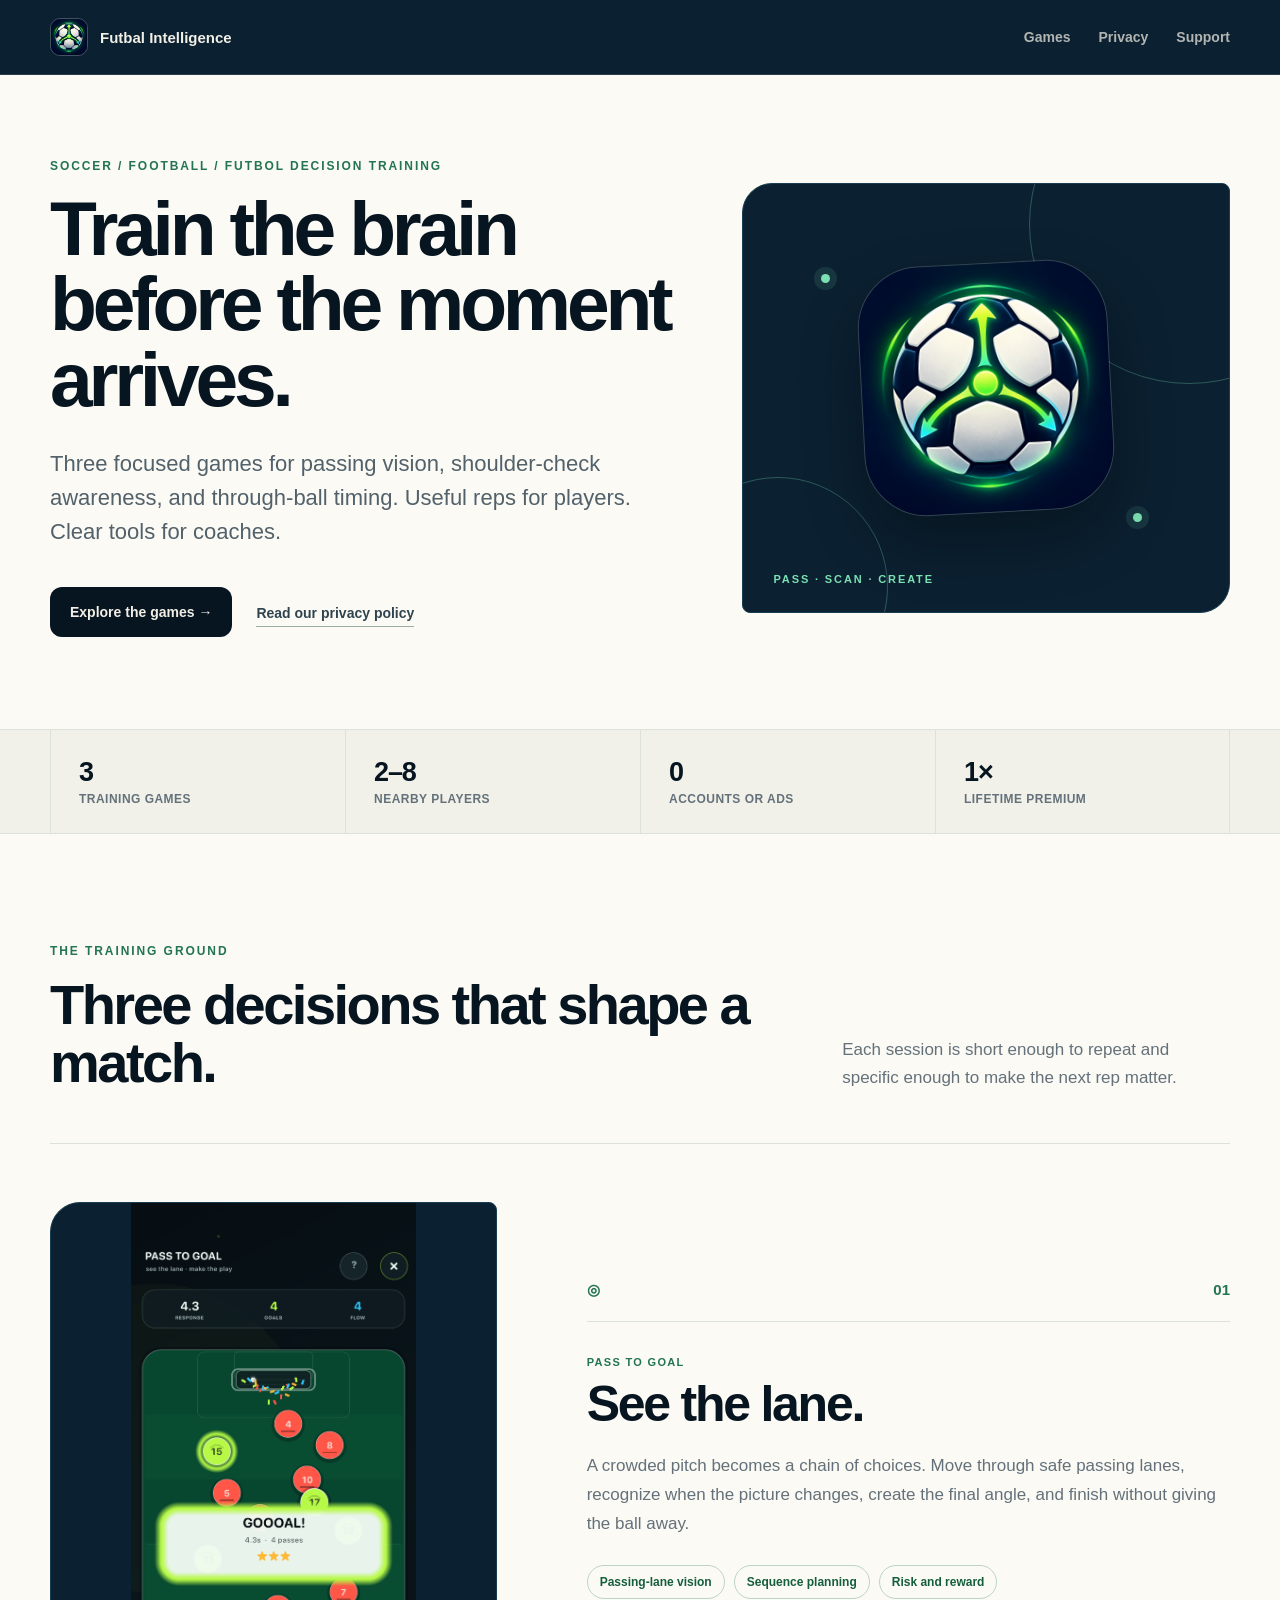
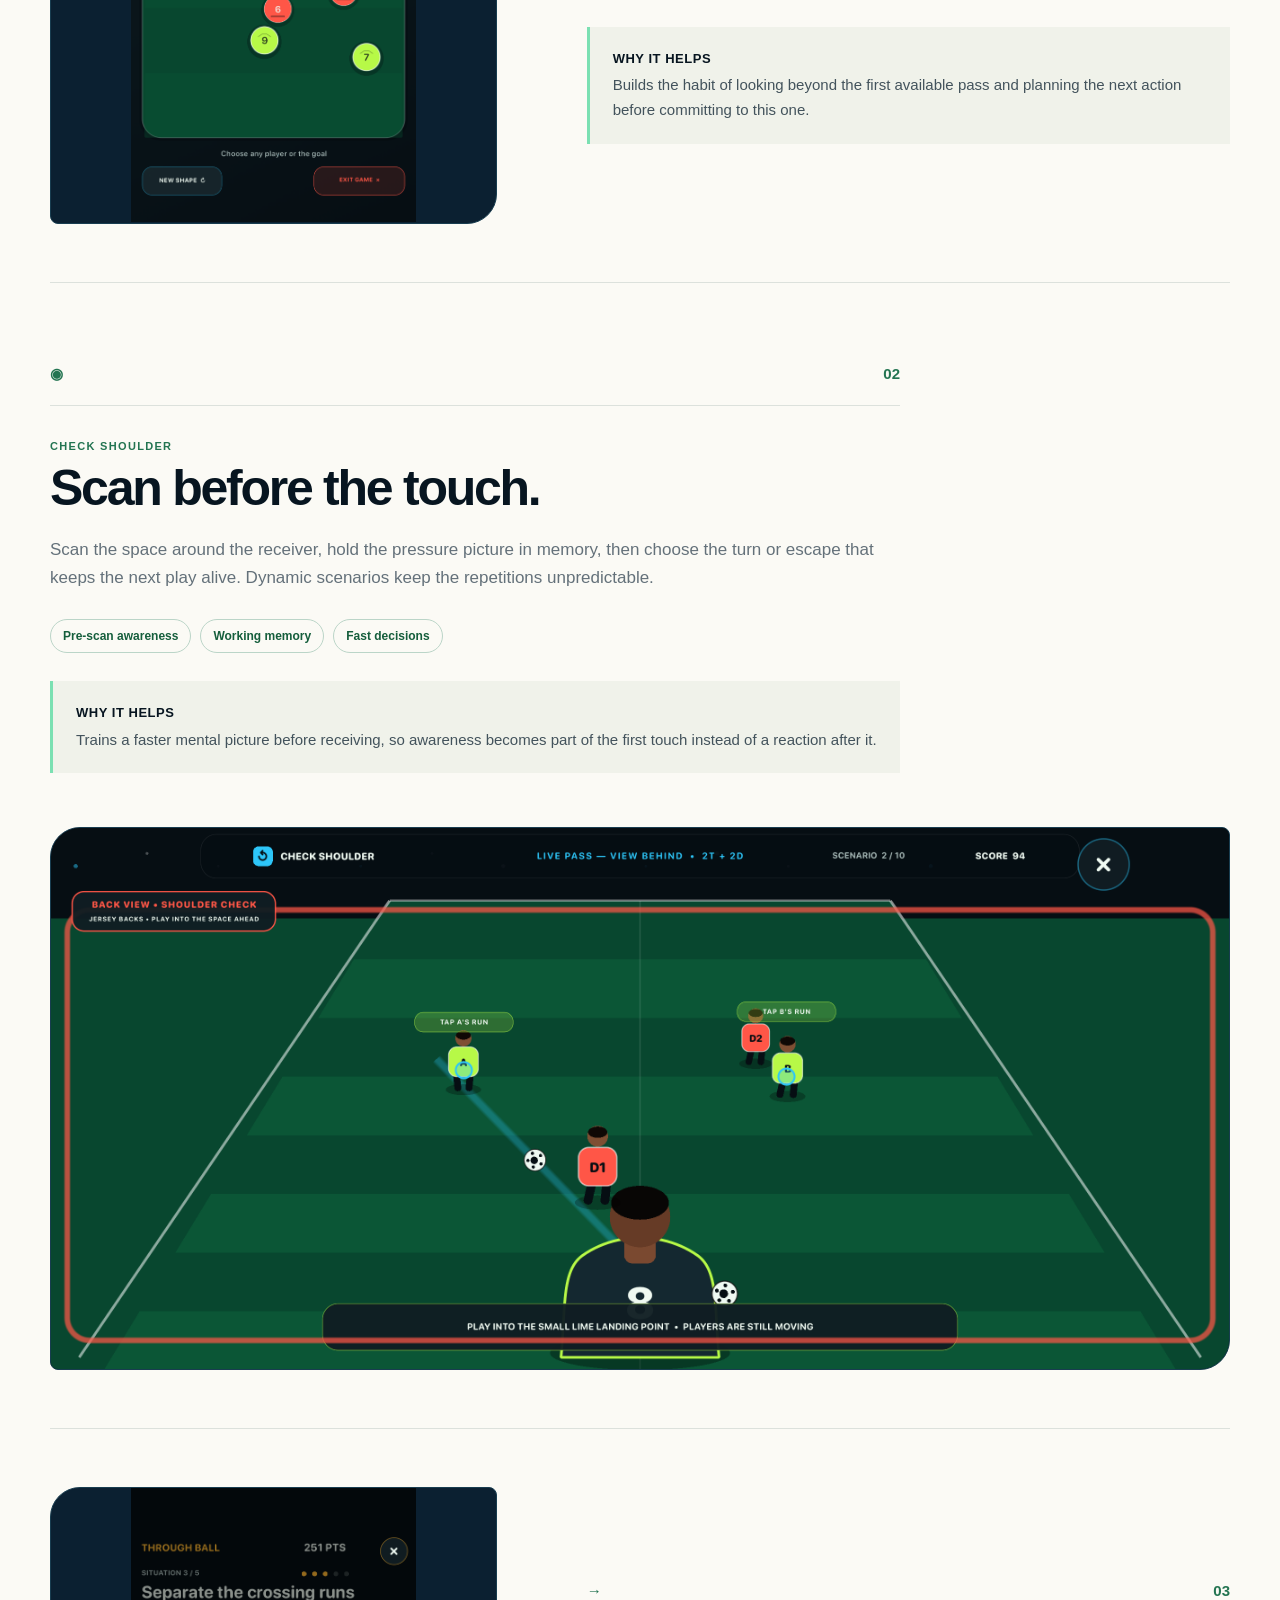
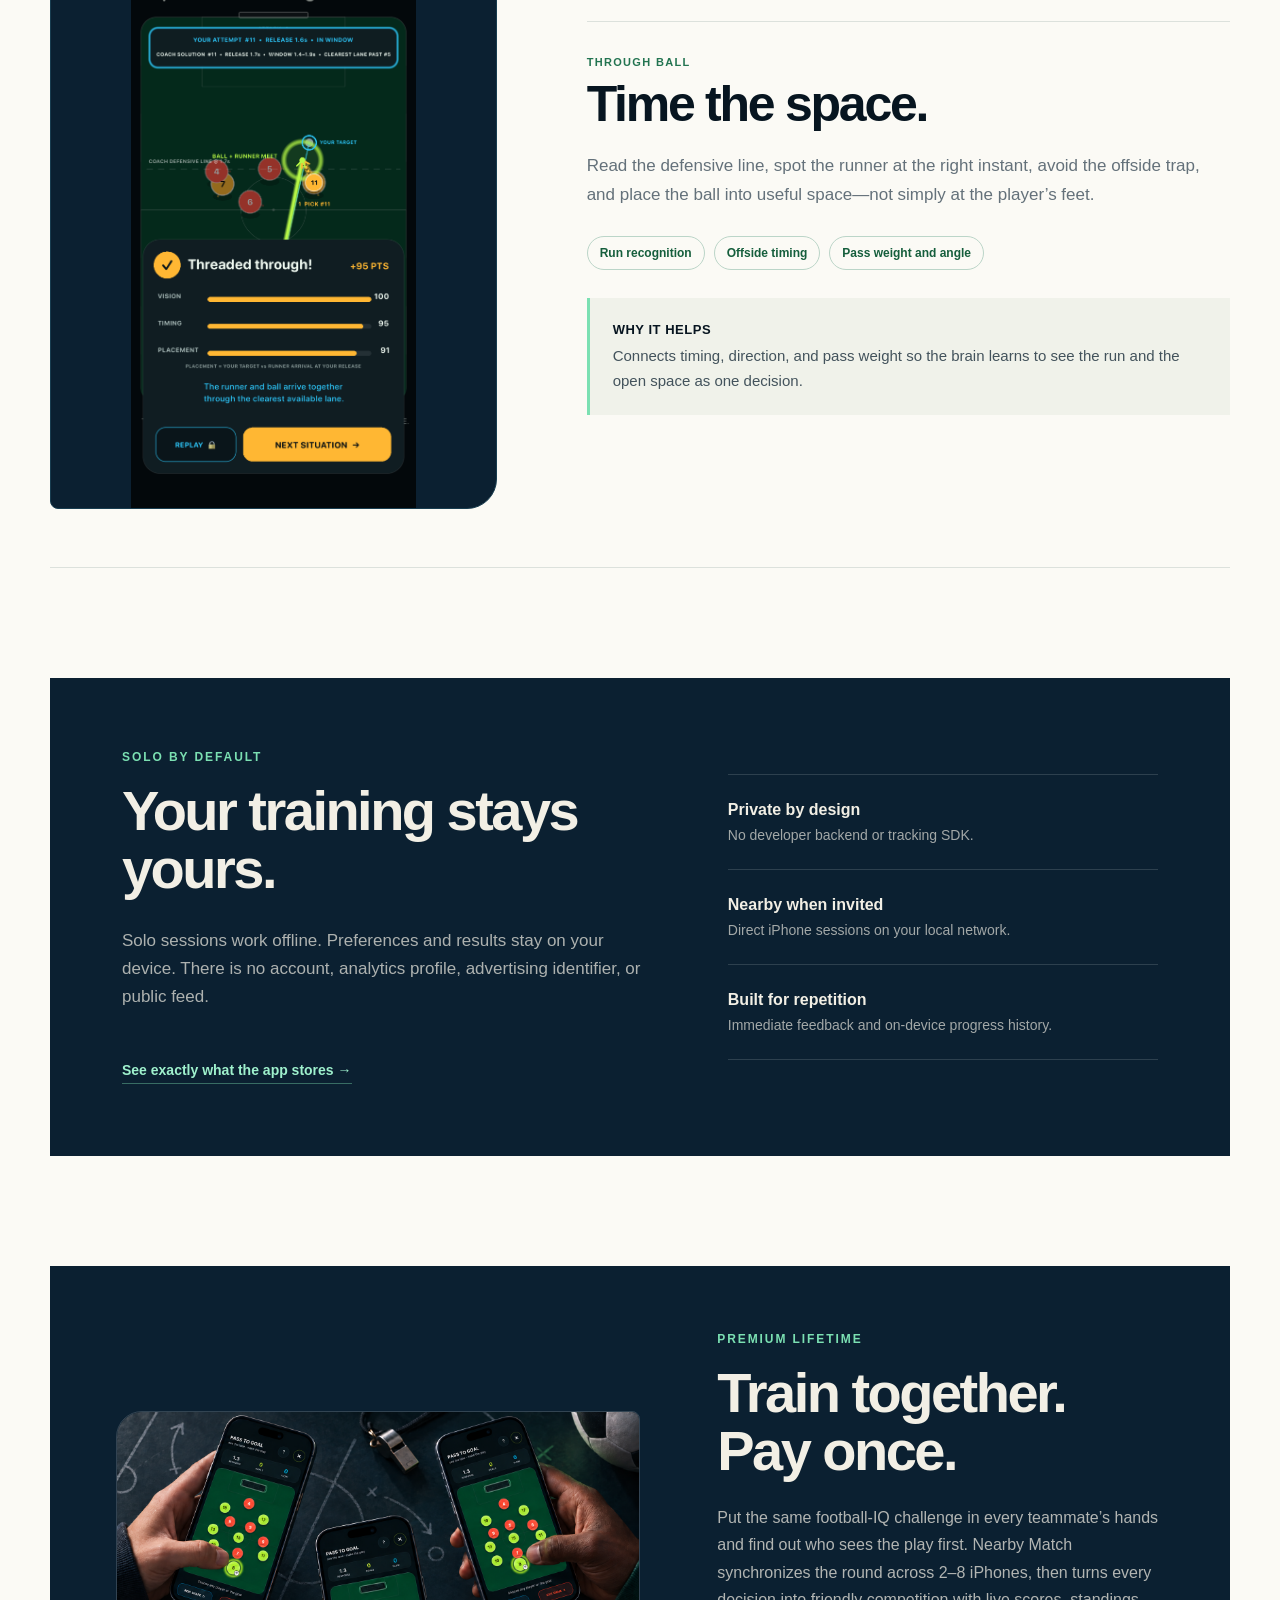
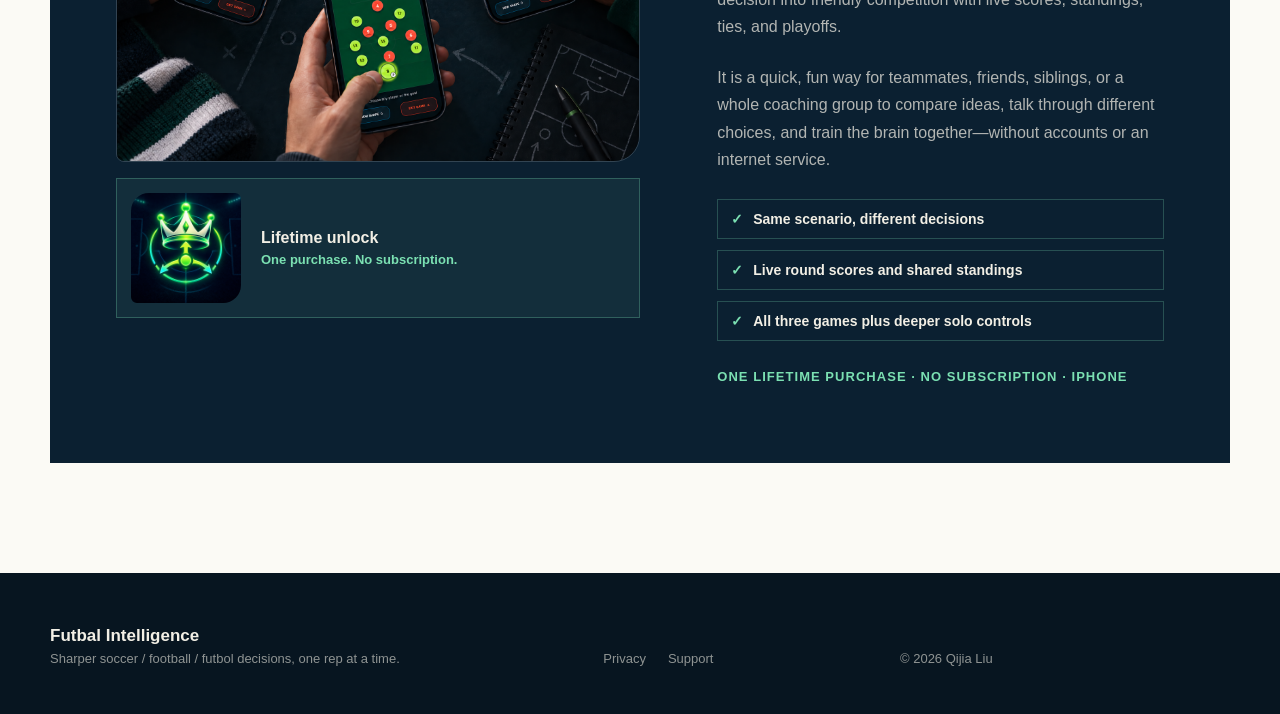
==== index.html @ 17e86f5a "Add files via upload" ====
<!doctype html>
<html lang="en">
  <head>
    <meta charset="utf-8" />
    <meta name="viewport" content="width=device-width, initial-scale=1" />
    <title>Futbal Intelligence — Train your match IQ</title>
    <meta
      name="description"
      content="Soccer, football, and futbol decision training for passing vision, shoulder-check awareness, and through-ball timing."
    />
    <meta property="og:title" content="Futbal Intelligence" />
    <meta
      property="og:description"
      content="Train the brain before the moment arrives."
    />
    <meta
      property="og:image"
      content="https://qijialiu520.github.io/FutbalIntelligence/assets/og.png"
    />
    <link rel="icon" href="./assets/favicon.svg" />
    <link rel="stylesheet" href="./styles.css" />
  </head>
  <body>
    <header class="site-header">
      <div class="page-width nav-inner">
        <a class="brand" href="./" aria-label="Futbal Intelligence home">
          <img src="./assets/app-icon.png" width="38" height="38" alt="" />
          <span>Futbal Intelligence</span>
        </a>
        <nav aria-label="Primary navigation">
          <a href="#games">Games</a>
          <a href="./privacy.html">Privacy</a>
          <a href="./support.html">Support</a>
        </nav>
      </div>
    </header>

    <main>
      <section class="hero page-width">
        <div class="hero-copy">
          <p class="eyebrow">Soccer / football / futbol decision training</p>
          <h1>Train the brain before the moment arrives.</h1>
          <p class="hero-lede">
            Three focused games for passing vision, shoulder-check awareness,
            and through-ball timing. Useful reps for players. Clear tools for
            coaches.
          </p>
          <div class="hero-actions">
            <a class="primary-link" href="#games">Explore the games →</a>
            <a class="text-link" href="./privacy.html">Read our privacy policy</a>
          </div>
        </div>
        <div class="hero-art" aria-label="Futbal Intelligence app artwork">
          <span class="pitch-ring ring-one"></span>
          <span class="pitch-ring ring-two"></span>
          <span class="pitch-dot dot-one"></span>
          <span class="pitch-dot dot-two"></span>
          <img
            src="./assets/app-icon.png"
            width="256"
            height="256"
            alt="Futbal Intelligence app icon"
          />
          <p>PASS · SCAN · CREATE</p>
        </div>
      </section>

      <section class="stat-strip" aria-label="App highlights">
        <div class="page-width stat-grid">
          <p><strong>3</strong><span>training games</span></p>
          <p><strong>2–8</strong><span>nearby players</span></p>
          <p><strong>0</strong><span>accounts or ads</span></p>
          <p><strong>1×</strong><span>lifetime premium</span></p>
        </div>
      </section>

      <section class="section page-width" id="games">
        <div class="section-heading">
          <div>
            <p class="eyebrow">The training ground</p>
            <h2>Three decisions that shape a match.</h2>
          </div>
          <p>
            Each session is short enough to repeat and specific enough to make
            the next rep matter.
          </p>
        </div>

        <div class="game-showcase">
          <article class="game-session">
            <div class="game-shot">
              <img
                src="./assets/pass-to-goal.png"
                width="1206"
                height="2622"
                alt="Pass To Goal game showing teammates, opponents, passing lanes, and the goal"
              />
            </div>
            <div class="game-detail">
              <div class="game-number"><span>◎</span><span>01</span></div>
              <p class="game-label">Pass To Goal</p>
              <h3>See the lane.</h3>
              <p class="game-description">
                A crowded pitch becomes a chain of choices. Move through safe
                passing lanes, recognize when the picture changes, create the
                final angle, and finish without giving the ball away.
              </p>
              <div class="training-tags" aria-label="Skills trained">
                <span>Passing-lane vision</span><span>Sequence planning</span
                ><span>Risk and reward</span>
              </div>
              <p class="game-benefit">
                <strong>Why it helps</strong>Builds the habit of looking beyond
                the first available pass and planning the next action before
                committing to this one.
              </p>
            </div>
          </article>

          <article class="game-session game-session-landscape">
            <div class="game-shot">
              <img
                src="./assets/check-shoulder.png"
                width="2622"
                height="1206"
                alt="Check Shoulder game showing a player scanning and choosing a turn"
              />
            </div>
            <div class="game-detail">
              <div class="game-number"><span>◉</span><span>02</span></div>
              <p class="game-label">Check Shoulder</p>
              <h3>Scan before the touch.</h3>
              <p class="game-description">
                Scan the space around the receiver, hold the pressure picture in
                memory, then choose the turn or escape that keeps the next play
                alive. Dynamic scenarios keep the repetitions unpredictable.
              </p>
              <div class="training-tags" aria-label="Skills trained">
                <span>Pre-scan awareness</span><span>Working memory</span
                ><span>Fast decisions</span>
              </div>
              <p class="game-benefit">
                <strong>Why it helps</strong>Trains a faster mental picture before
                receiving, so awareness becomes part of the first touch instead
                of a reaction after it.
              </p>
            </div>
          </article>

          <article class="game-session">
            <div class="game-shot">
              <img
                src="./assets/through-ball.png"
                width="1206"
                height="2622"
                alt="Through Ball game showing a runner, defenders, and a target passing zone"
              />
            </div>
            <div class="game-detail">
              <div class="game-number"><span>→</span><span>03</span></div>
              <p class="game-label">Through Ball</p>
              <h3>Time the space.</h3>
              <p class="game-description">
                Read the defensive line, spot the runner at the right instant,
                avoid the offside trap, and place the ball into useful space—not
                simply at the player’s feet.
              </p>
              <div class="training-tags" aria-label="Skills trained">
                <span>Run recognition</span><span>Offside timing</span
                ><span>Pass weight and angle</span>
              </div>
              <p class="game-benefit">
                <strong>Why it helps</strong>Connects timing, direction, and pass
                weight so the brain learns to see the run and the open space as
                one decision.
              </p>
            </div>
          </article>
        </div>
      </section>

      <section class="privacy-feature page-width">
        <div>
          <p class="eyebrow">Solo by default</p>
          <h2>Your training stays yours.</h2>
          <p>
            Solo sessions work offline. Preferences and results stay on your
            device. There is no account, analytics profile, advertising
            identifier, or public feed.
          </p>
          <a class="text-link light-link" href="./privacy.html"
            >See exactly what the app stores →</a
          >
        </div>
        <div class="principle-list">
          <p><strong>Private by design</strong>No developer backend or tracking SDK.</p>
          <p>
            <strong>Nearby when invited</strong>Direct iPhone sessions on your local
            network.
          </p>
          <p>
            <strong>Built for repetition</strong>Immediate feedback and on-device
            progress history.
          </p>
        </div>
      </section>

      <section class="premium-section page-width">
        <div class="premium-gallery">
          <div class="premium-image">
            <img
              src="./assets/premium-nearby.png"
              width="1536"
              height="1024"
              alt="Three friends playing the same Pass To Goal scenario on nearby iPhones"
            />
          </div>
          <div class="premium-lifetime-art">
            <img
              src="./assets/premium-lifetime.png"
              width="1024"
              height="1024"
              alt="Premium Lifetime crown and connected-player artwork"
            />
            <p>
              <strong>Lifetime unlock</strong>
              <span>One purchase. No subscription.</span>
            </p>
          </div>
        </div>
        <div class="premium-copy">
          <p class="eyebrow">Premium Lifetime</p>
          <h2>Train together. Pay once.</h2>
          <p>
            Put the same football-IQ challenge in every teammate’s hands and
            find out who sees the play first. Nearby Match synchronizes the round
            across 2–8 iPhones, then turns every decision into friendly
            competition with live scores, standings, ties, and playoffs.
          </p>
          <p>
            It is a quick, fun way for teammates, friends, siblings, or a whole
            coaching group to compare ideas, talk through different choices, and
            train the brain together—without accounts or an internet service.
          </p>
          <ul class="premium-highlights">
            <li>Same scenario, different decisions</li>
            <li>Live round scores and shared standings</li>
            <li>All three games plus deeper solo controls</li>
          </ul>
          <p class="availability">One lifetime purchase · No subscription · iPhone</p>
        </div>
      </section>
    </main>

    <footer class="site-footer">
      <div class="page-width footer-inner">
        <div>
          <p class="footer-mark">Futbal Intelligence</p>
          <p>Sharper soccer / football / futbol decisions, one rep at a time.</p>
        </div>
        <div class="footer-links">
          <a href="./privacy.html">Privacy</a>
          <a href="./support.html">Support</a>
        </div>
        <p>© 2026 Qijia Liu</p>
      </div>
    </footer>
  </body>
</html>
---- styles.css ----
:root {
  --ink: #071520;
  --navy: #0b2031;
  --mint: #7be0b2;
  --mint-bright: #9ff1cd;
  --cream: #f2efe5;
  --paper: #fbfaf5;
  --muted: #64717a;
  --line: #dce1dc;
}

* { box-sizing: border-box; }
html { scroll-behavior: smooth; }
body {
  margin: 0;
  background: var(--paper);
  color: var(--ink);
  font-family: ui-sans-serif, -apple-system, BlinkMacSystemFont, "SF Pro Text", "Segoe UI", sans-serif;
  text-rendering: optimizeLegibility;
}
a { color: inherit; text-decoration: none; }
.page-width { width: min(1180px, calc(100% - 48px)); margin-inline: auto; }
.site-header { border-bottom: 1px solid rgba(255,255,255,.12); background: var(--navy); color: var(--cream); }
.nav-inner { display: flex; min-height: 74px; align-items: center; justify-content: space-between; gap: 32px; }
.brand { display: inline-flex; align-items: center; gap: 12px; font-size: 15px; font-weight: 760; }
.brand img { width: 38px; height: 38px; border: 1px solid rgba(255,255,255,.22); border-radius: 10px; }
.site-header nav { display: flex; gap: 28px; color: rgba(242,239,229,.72); font-size: 14px; font-weight: 650; }
.site-header nav a:hover, .site-header nav a:focus-visible { color: var(--mint-bright); }

.hero { display: grid; grid-template-columns: minmax(0,1.12fr) minmax(360px,.88fr); gap: 72px; align-items: center; min-height: 650px; padding-block: 84px 92px; }
.eyebrow { margin: 0 0 18px; color: #237451; font-size: 12px; font-weight: 820; letter-spacing: .16em; text-transform: uppercase; }
.hero h1, .document-hero h1 { margin: 0; max-width: 760px; font-size: clamp(46px,6vw,78px); font-weight: 820; letter-spacing: -.055em; line-height: .98; }
.hero-lede { max-width: 650px; margin: 30px 0 0; color: #52616a; font-size: clamp(18px,2vw,22px); line-height: 1.55; }
.hero-actions { display: flex; align-items: center; flex-wrap: wrap; gap: 24px; margin-top: 38px; }
.primary-link { display: inline-flex; align-items: center; min-height: 50px; padding: 0 20px; border-radius: 12px; background: var(--ink); color: var(--cream); font-size: 14px; font-weight: 760; }
.primary-link:hover, .primary-link:focus-visible { background: #16354b; }
.text-link { display: inline-flex; border-bottom: 1px solid #9eaaa6; padding-block: 8px 5px; color: #30444f; font-size: 14px; font-weight: 720; }
.text-link:hover, .text-link:focus-visible { border-color: #237451; color: #18603f; }
.hero-art { position: relative; min-height: 430px; overflow: hidden; border: 1px solid #183d50; border-radius: 30px 8px; background: var(--navy); color: var(--mint); }
.hero-art > img { position: absolute; top: 50%; left: 50%; z-index: 2; width: min(56%,250px); height: auto; border: 1px solid rgba(255,255,255,.16); border-radius: 25%; box-shadow: 0 28px 60px rgba(0,0,0,.32); transform: translate(-50%,-54%) rotate(-3deg); }
.hero-art > p { position: absolute; bottom: 27px; left: 30px; z-index: 2; margin: 0; font-size: 11px; font-weight: 820; letter-spacing: .17em; }
.pitch-ring { position: absolute; border: 1px solid rgba(123,224,178,.3); border-radius: 50%; }
.ring-one { width: 320px; height: 320px; top: -120px; right: -120px; }
.ring-two { width: 220px; height: 220px; bottom: -85px; left: -75px; }
.pitch-dot { position: absolute; width: 9px; height: 9px; border-radius: 50%; background: var(--mint); box-shadow: 0 0 0 7px rgba(123,224,178,.11); }
.dot-one { top: 21%; left: 16%; } .dot-two { right: 18%; bottom: 21%; }

.stat-strip { border-block: 1px solid var(--line); background: #f1f1e9; }
.stat-grid { display: grid; grid-template-columns: repeat(4,1fr); }
.stat-grid p { display: flex; flex-direction: column; gap: 4px; margin: 0; padding: 27px 28px; border-left: 1px solid var(--line); }
.stat-grid p:last-child { border-right: 1px solid var(--line); }
.stat-grid strong { font-size: 27px; letter-spacing: -.04em; }
.stat-grid span { color: var(--muted); font-size: 12px; font-weight: 690; letter-spacing: .04em; text-transform: uppercase; }

.section { padding-block: 110px; }
.section-heading { display: grid; grid-template-columns: minmax(0,1.3fr) minmax(260px,.7fr); gap: 72px; align-items: end; margin-bottom: 50px; }
.section-heading h2, .privacy-feature h2, .premium-copy h2, .contact-panel h2 { margin: 0; max-width: 720px; font-size: clamp(35px,4.5vw,56px); font-weight: 810; letter-spacing: -.045em; line-height: 1.04; }
.section-heading > p { margin: 0; color: var(--muted); font-size: 17px; line-height: 1.65; }
.game-showcase { border-top: 1px solid var(--line); }
.game-session { display: grid; grid-template-columns: minmax(300px,.82fr) minmax(0,1.18fr); gap: clamp(44px,7vw,90px); align-items: center; padding-block: 58px; border-bottom: 1px solid var(--line); }
.game-session:nth-child(even) .game-shot { order: 2; }
.game-shot { display: grid; min-height: 620px; place-items: center; overflow: hidden; border: 1px solid #183d50; border-radius: 30px 8px; background: var(--navy); }
.game-shot img { width: auto; max-width: 100%; height: 620px; object-fit: contain; }
.game-session-landscape { grid-template-columns: 1fr; gap: 30px; }
.game-session-landscape .game-shot { min-height: 0; aspect-ratio: 2622 / 1206; }
.game-session-landscape .game-shot img { width: 100%; height: auto; min-height: 0; }
.game-session-landscape .game-detail { max-width: 850px; }
.game-detail { padding-block: 24px; }
.game-number { display: flex; justify-content: space-between; padding-bottom: 22px; border-bottom: 1px solid var(--line); color: #237451; font-size: 15px; font-weight: 780; }
.game-label { margin: 34px 0 10px; color: #237451; font-size: 11px; font-weight: 810; letter-spacing: .12em; text-transform: uppercase; }
.game-detail h3 { margin: 0; font-size: clamp(36px,4vw,50px); letter-spacing: -.045em; line-height: 1.04; }
.game-description { margin: 22px 0 0; color: var(--muted); font-size: 17px; line-height: 1.7; }
.training-tags { display: flex; flex-wrap: wrap; gap: 9px; margin-top: 26px; }
.training-tags span { padding: 9px 12px; border: 1px solid #bbd5c8; border-radius: 999px; color: #155e3c; font-size: 12px; font-weight: 760; }
.game-benefit { margin: 28px 0 0; padding: 21px 23px; border-left: 3px solid var(--mint); background: #f0f2ea; color: #43535c; font-size: 15px; line-height: 1.65; }
.game-benefit strong { display: block; margin-bottom: 4px; color: var(--ink); font-size: 13px; letter-spacing: .04em; text-transform: uppercase; }

.privacy-feature { display: grid; grid-template-columns: minmax(0,1.1fr) minmax(330px,.9fr); gap: 80px; align-items: center; margin-bottom: 110px; padding: 72px; background: var(--navy); color: var(--cream); }
.privacy-feature > div:first-child > p:not(.eyebrow) { max-width: 590px; margin-top: 28px; color: rgba(242,239,229,.7); font-size: 17px; line-height: 1.65; }
.privacy-feature .eyebrow, .premium-copy .eyebrow, .contact-panel .eyebrow { color: var(--mint); }
.light-link { margin-top: 26px; border-color: rgba(123,224,178,.4); color: var(--mint-bright); }
.principle-list { border-top: 1px solid rgba(255,255,255,.14); }
.principle-list p { margin: 0; padding-block: 23px; border-bottom: 1px solid rgba(255,255,255,.14); color: rgba(242,239,229,.66); font-size: 14px; line-height: 1.5; }
.principle-list strong { display: block; margin-bottom: 3px; color: var(--cream); font-size: 16px; }

.premium-section { display: grid; grid-template-columns: minmax(0,1.08fr) minmax(340px,.92fr); gap: clamp(42px,6vw,80px); align-items: center; margin-bottom: 110px; padding: 66px; background: var(--navy); color: var(--cream); }
.premium-image { overflow: hidden; border: 1px solid rgba(255,255,255,.16); border-radius: 26px 8px; }
.premium-image img { display: block; width: 100%; height: auto; }
.premium-gallery { display: grid; gap: 16px; }
.premium-lifetime-art { display: grid; grid-template-columns: 110px 1fr; gap: 20px; align-items: center; padding: 14px; border: 1px solid rgba(123,224,178,.28); background: rgba(123,224,178,.07); }
.premium-lifetime-art img { display: block; width: 110px; height: 110px; border-radius: 18px 6px; }
.premium-lifetime-art p { display: grid; gap: 5px; margin: 0; }
.premium-lifetime-art strong { color: var(--cream); font-size: 16px; }
.premium-lifetime-art span { color: var(--mint); font-size: 13px; font-weight: 720; }
.premium-copy > p:not(.eyebrow):not(.availability) { margin: 24px 0 0; color: rgba(242,239,229,.72); font-size: 16px; line-height: 1.7; }
.premium-highlights { display: grid; gap: 11px; margin: 26px 0 0; padding: 0; color: var(--cream); font-size: 14px; font-weight: 700; list-style: none; }
.premium-highlights li { padding: 11px 13px; border: 1px solid rgba(123,224,178,.25); }
.premium-highlights li::before { margin-right: 10px; color: var(--mint); content: "✓"; }
.availability { margin-top: 28px; color: var(--mint); font-size: 13px; font-weight: 780; letter-spacing: .08em; text-transform: uppercase; }

.document-page { padding-block: 90px 120px; }
.document-hero { max-width: 850px; padding-bottom: 62px; border-bottom: 1px solid var(--line); }
.document-hero > p:not(.eyebrow):not(.effective-date) { max-width: 700px; margin: 28px 0 0; color: var(--muted); font-size: 20px; line-height: 1.55; }
.effective-date { margin: 26px 0 0; color: #237451; font-size: 12px; font-weight: 780; letter-spacing: .08em; text-transform: uppercase; }
.policy-list { max-width: 920px; }
.policy-list section { display: grid; grid-template-columns: 54px 1fr; gap: 22px; padding-block: 36px; border-bottom: 1px solid var(--line); }
.policy-list section > span { color: #237451; font-size: 12px; font-weight: 820; letter-spacing: .08em; }
.policy-list h2, .faq-list h3 { margin: 0; font-size: 21px; letter-spacing: -.025em; }
.policy-list p, .faq-list p, .contact-panel p { margin: 12px 0 0; color: var(--muted); font-size: 16px; line-height: 1.7; }
.policy-list a { color: #18603f; text-decoration: underline; text-underline-offset: 3px; }
.support-hero { margin-bottom: 60px; }
.contact-panel { display: grid; grid-template-columns: .9fr 1.1fr; gap: 80px; padding: 58px; background: var(--navy); color: var(--cream); }
.contact-panel p { margin-top: 0; color: rgba(242,239,229,.7); }
.contact-email { display: inline-block; margin-top: 26px; padding: 15px 17px; border: 1px solid rgba(123,224,178,.5); color: var(--mint-bright); font-size: 13px; font-weight: 800; letter-spacing: .06em; }
.contact-email:hover, .contact-email:focus-visible { border-color: var(--mint-bright); background: rgba(123,224,178,.1); }
.faq { padding-top: 96px; }
.faq-heading { grid-template-columns: 1fr; margin-bottom: 34px; }
.faq-list { display: grid; grid-template-columns: repeat(2,1fr); border-top: 1px solid var(--line); }
.faq-list article { min-height: 220px; padding: 32px; border-right: 1px solid var(--line); border-bottom: 1px solid var(--line); }
.faq-list article:nth-child(odd) { border-left: 1px solid var(--line); }

.site-footer { background: var(--ink); color: var(--cream); }
.footer-inner { display: grid; grid-template-columns: 1.4fr .7fr .9fr; gap: 40px; align-items: end; padding-block: 48px; color: rgba(242,239,229,.58); font-size: 13px; }
.footer-inner p { margin: 5px 0 0; }
.footer-mark { color: var(--cream); font-size: 17px; font-weight: 800; }
.footer-links { display: flex; gap: 22px; }
.footer-links a:hover, .footer-links a:focus-visible { color: var(--mint); }

@media (max-width: 840px) {
  .page-width { width: min(100% - 32px,680px); }
  .hero, .section-heading, .privacy-feature, .premium-section, .contact-panel { grid-template-columns: 1fr; }
  .hero { gap: 54px; min-height: auto; padding-block: 70px; }
  .hero-art { min-height: 390px; }
  .stat-grid, .faq-list { grid-template-columns: repeat(2,1fr); }
  .game-session { grid-template-columns: minmax(240px,.8fr) minmax(0,1.2fr); gap: 36px; }
  .game-session:nth-child(even) .game-shot { order: 0; }
  .game-shot, .game-shot img { height: 520px; min-height: 520px; }
  .game-session-landscape .game-shot, .game-session-landscape .game-shot img { height: auto; min-height: 0; }
  .privacy-feature { gap: 50px; padding: 52px 40px; }
  .premium-section { gap: 46px; padding: 50px 40px; }
  .contact-panel { gap: 35px; padding: 45px 36px; }
  .footer-inner { grid-template-columns: 1fr; align-items: start; }
}

@media (max-width: 560px) {
  .site-header nav { gap: 16px; font-size: 12px; }
  .brand span { display: none; }
  .hero h1, .document-hero h1 { font-size: 45px; }
  .hero-art { min-height: 330px; }
  .stat-grid, .faq-list { grid-template-columns: 1fr; }
  .stat-grid p, .stat-grid p:last-child { border-right: 1px solid var(--line); }
  .game-session { grid-template-columns: 1fr; gap: 24px; padding-block: 44px; }
  .game-shot, .game-shot img { height: 590px; min-height: 590px; }
  .game-session-landscape .game-shot, .game-session-landscape .game-shot img { height: auto; min-height: 0; }
  .privacy-feature, .premium-section { width: 100%; margin-bottom: 86px; padding: 44px 24px; }
  .document-page { padding-block: 64px 90px; }
  .policy-list section { grid-template-columns: 36px 1fr; gap: 10px; }
  .faq-list article, .faq-list article:nth-child(odd) { min-height: auto; border-left: 1px solid var(--line); }
}

@media (prefers-reduced-motion: reduce) { html { scroll-behavior: auto; } }
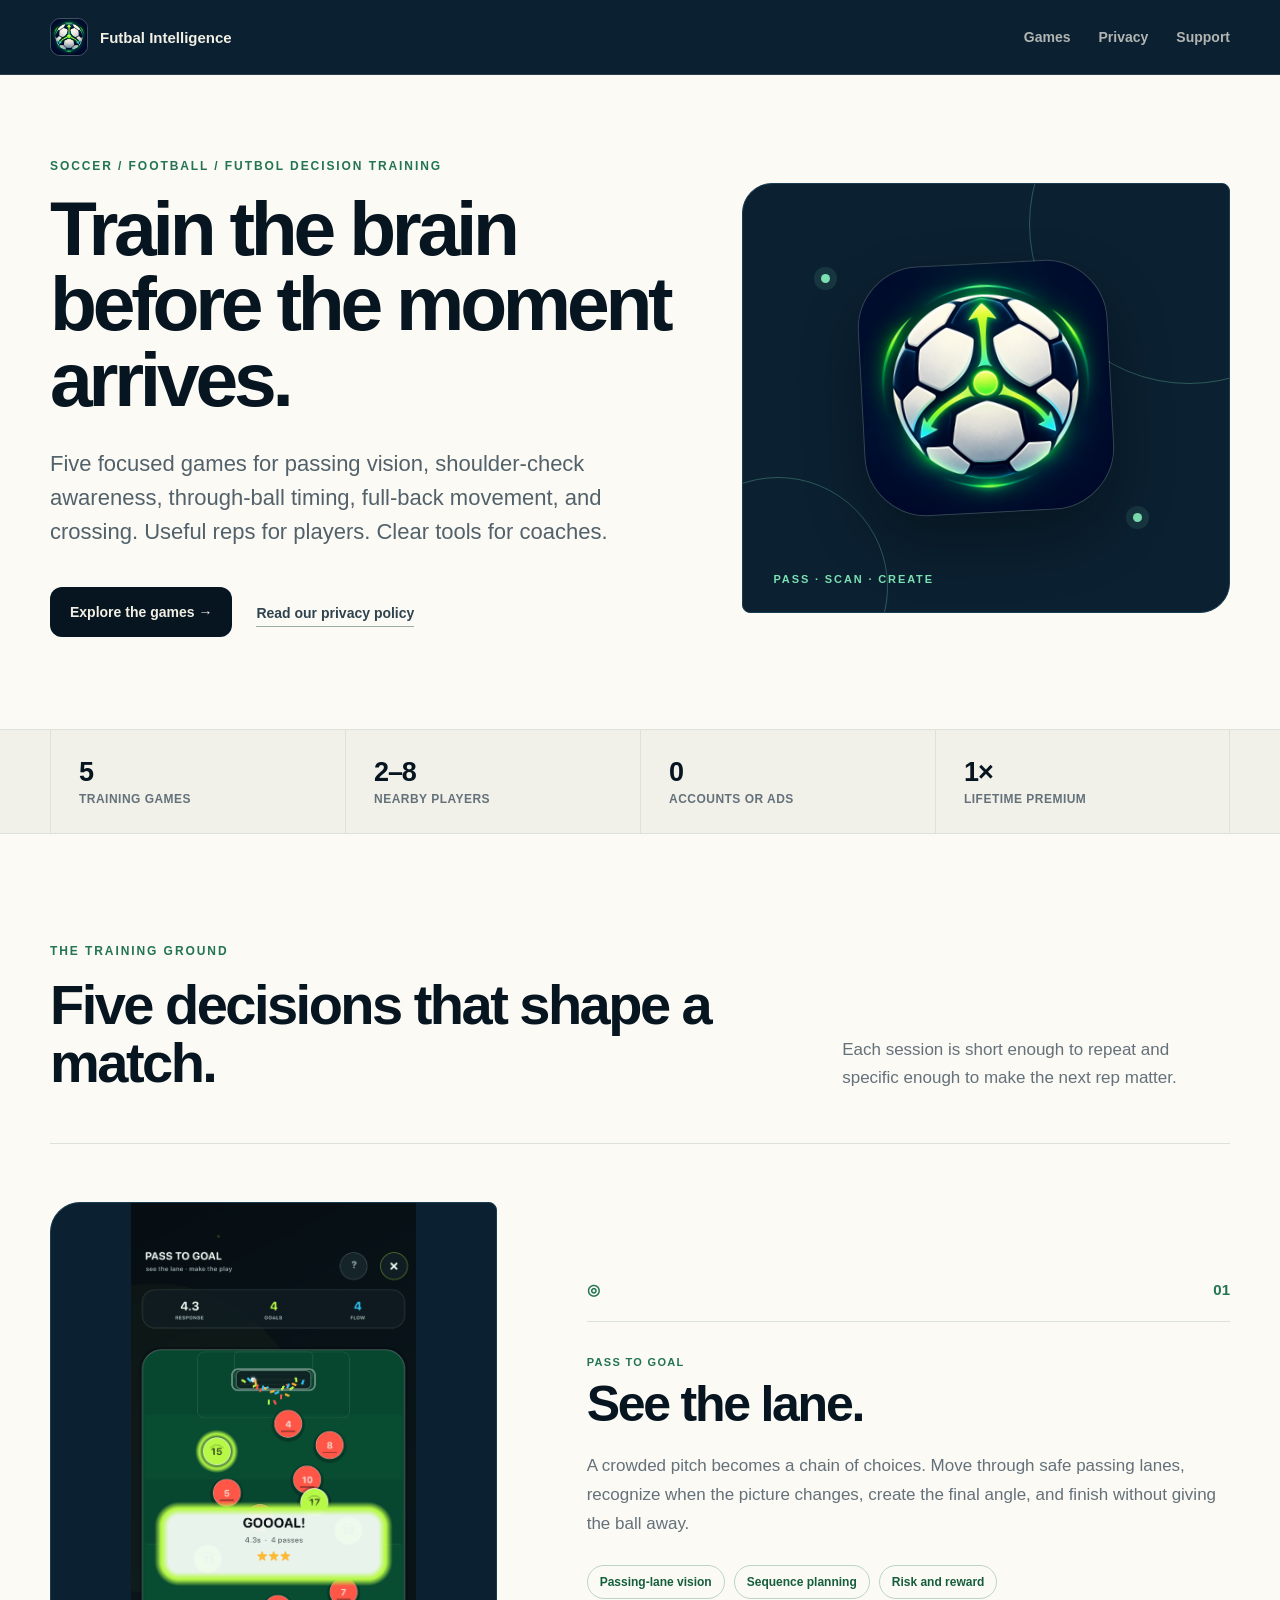
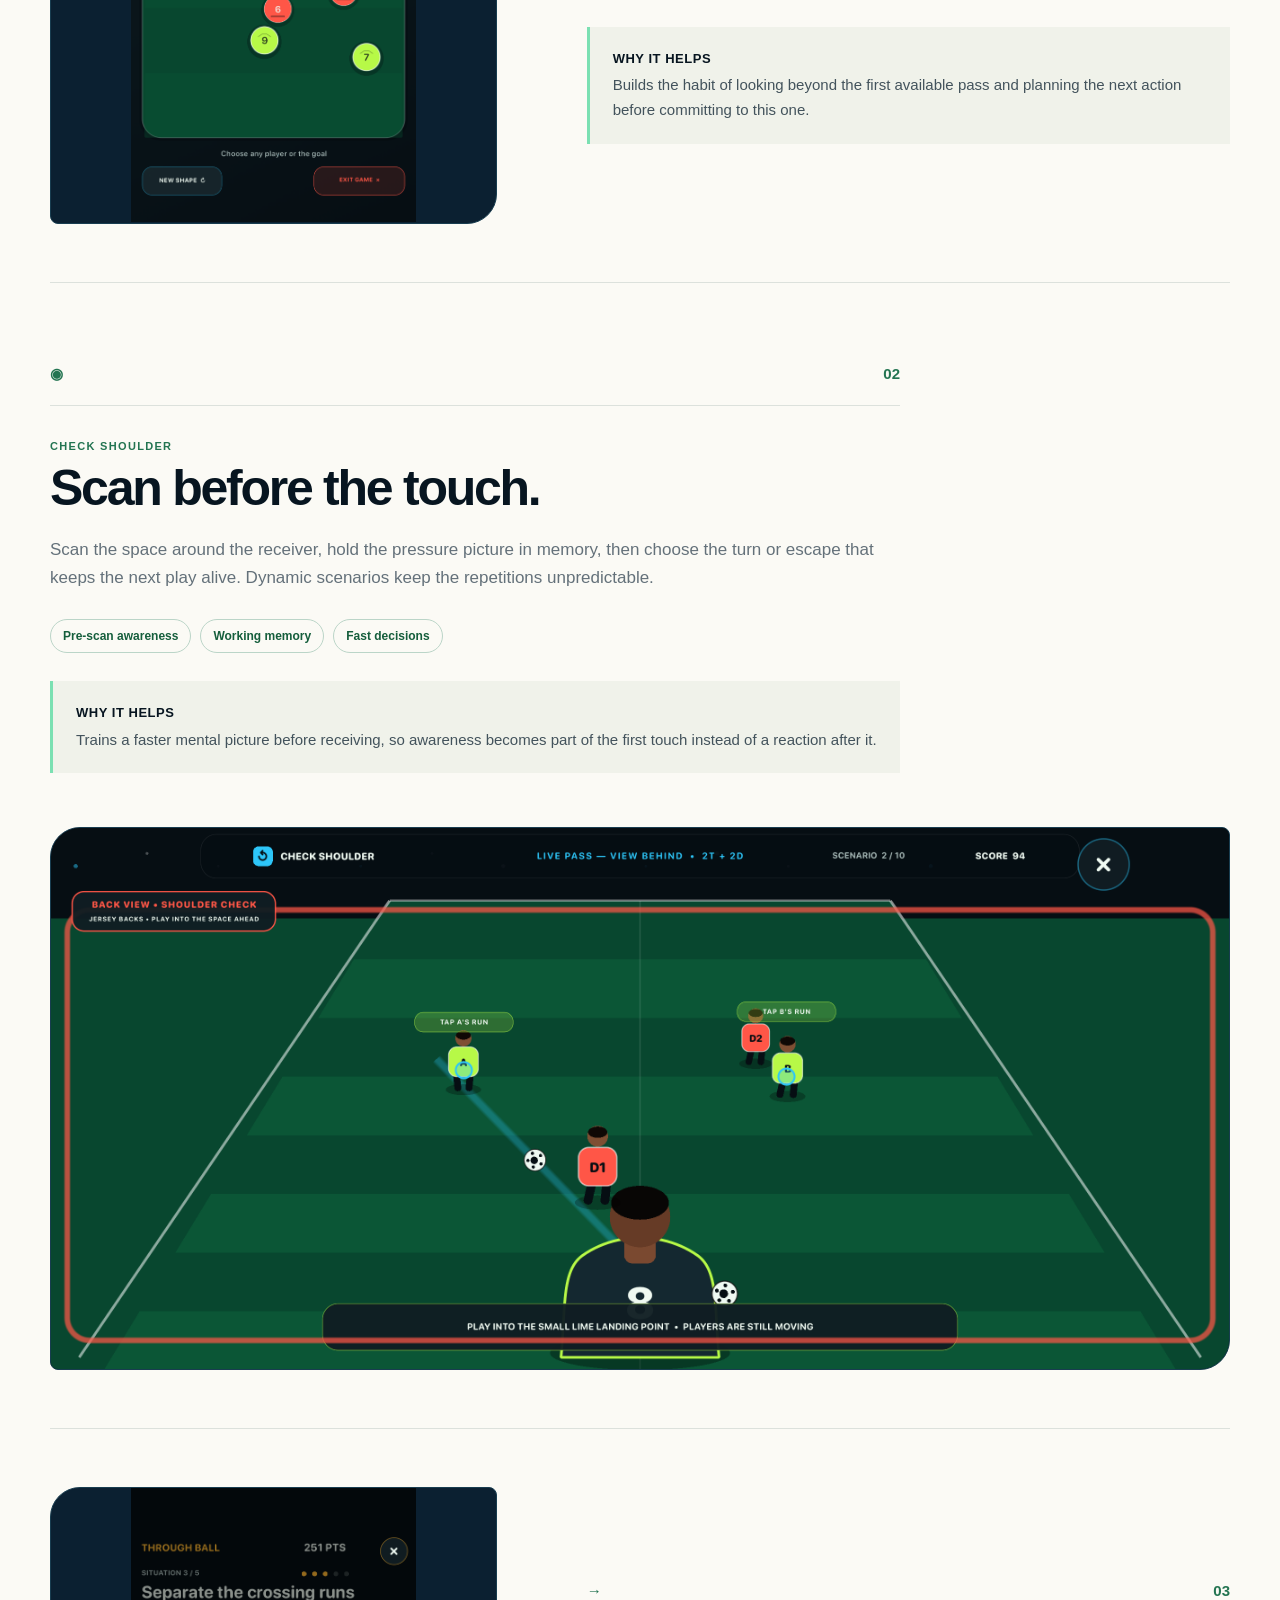
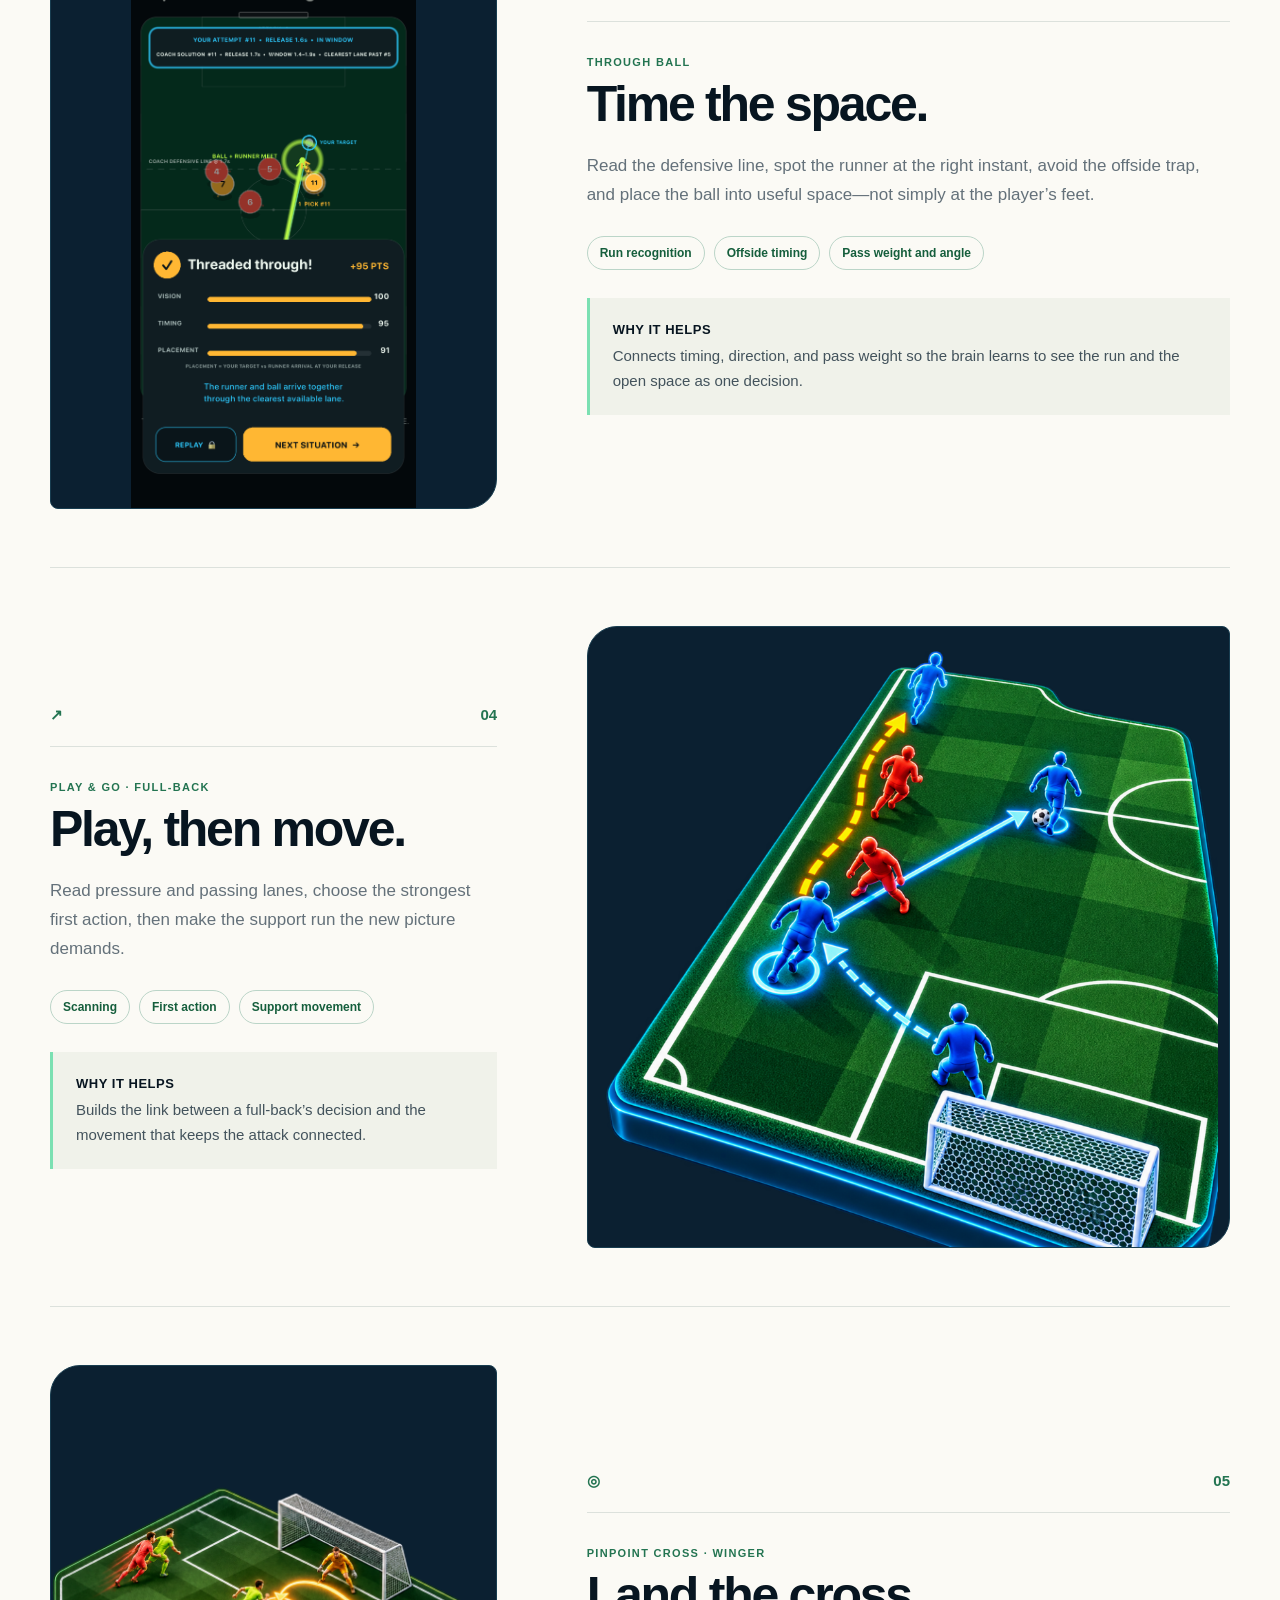
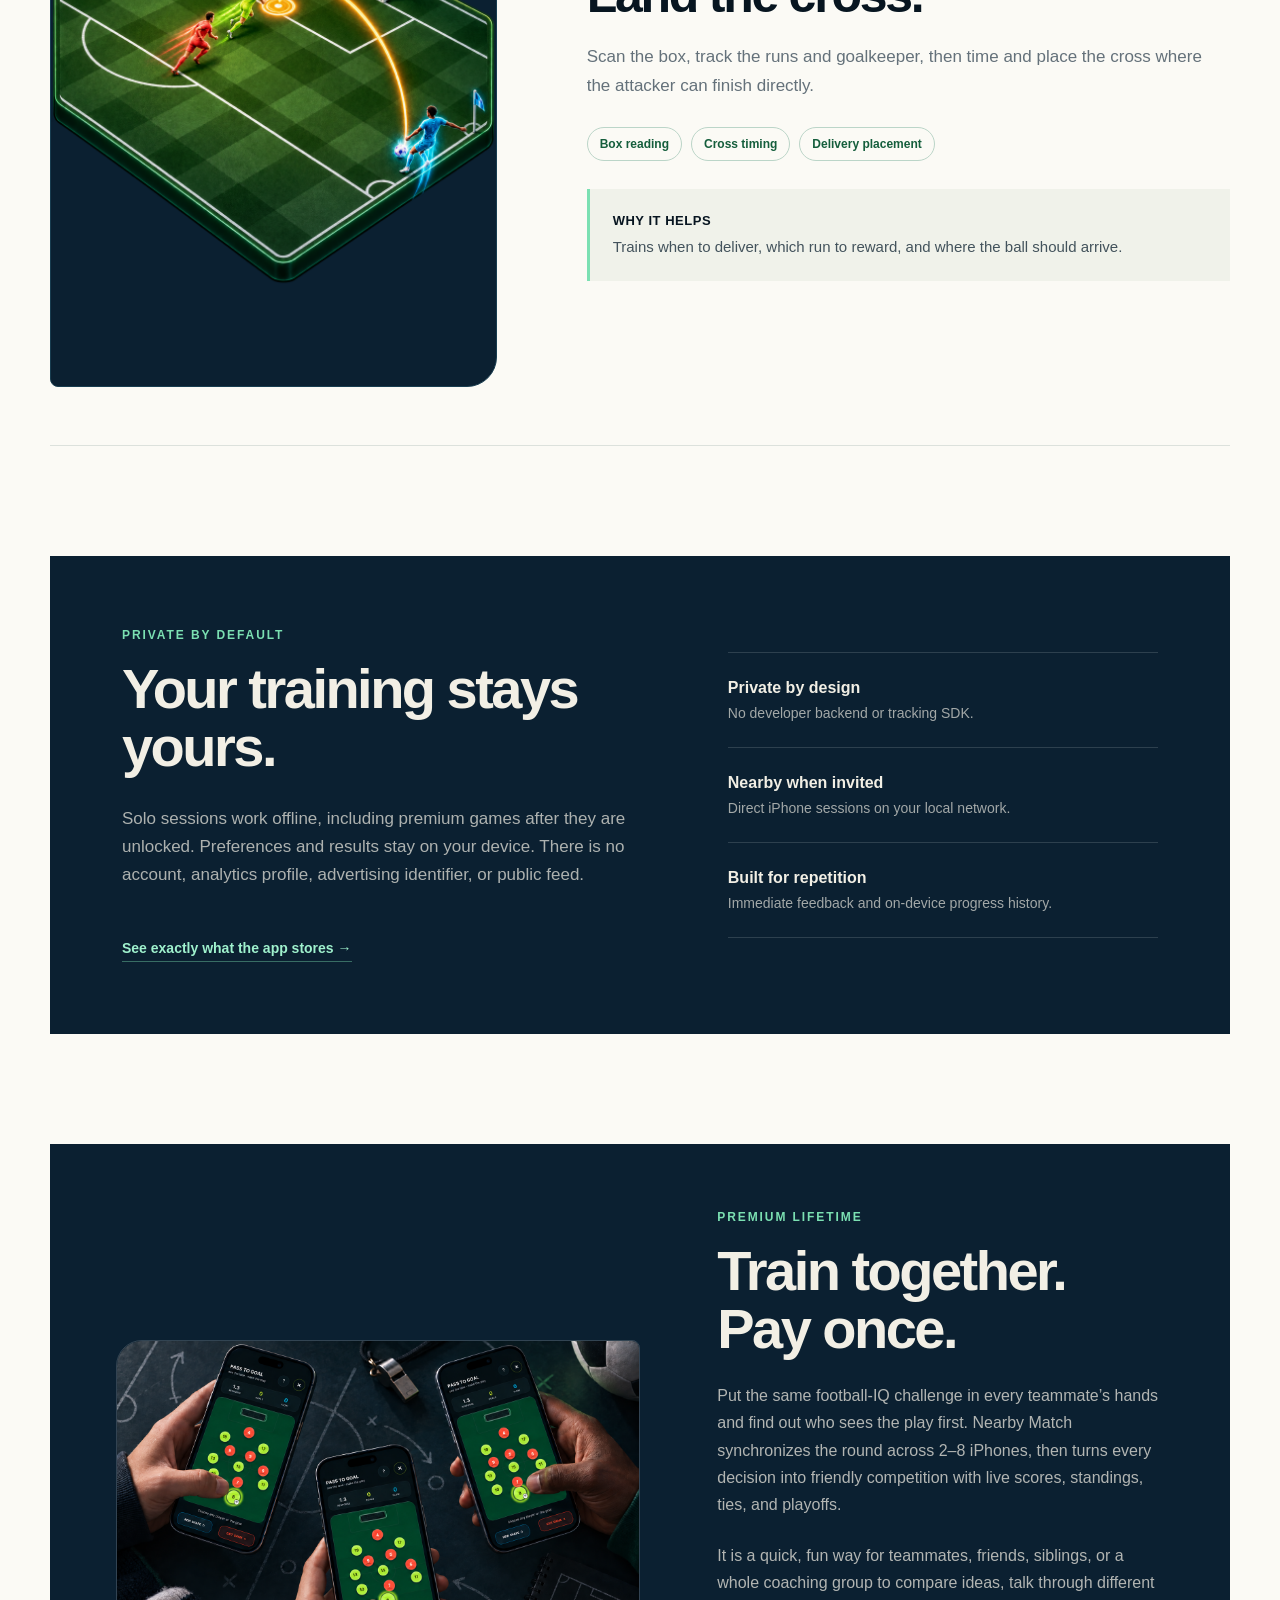
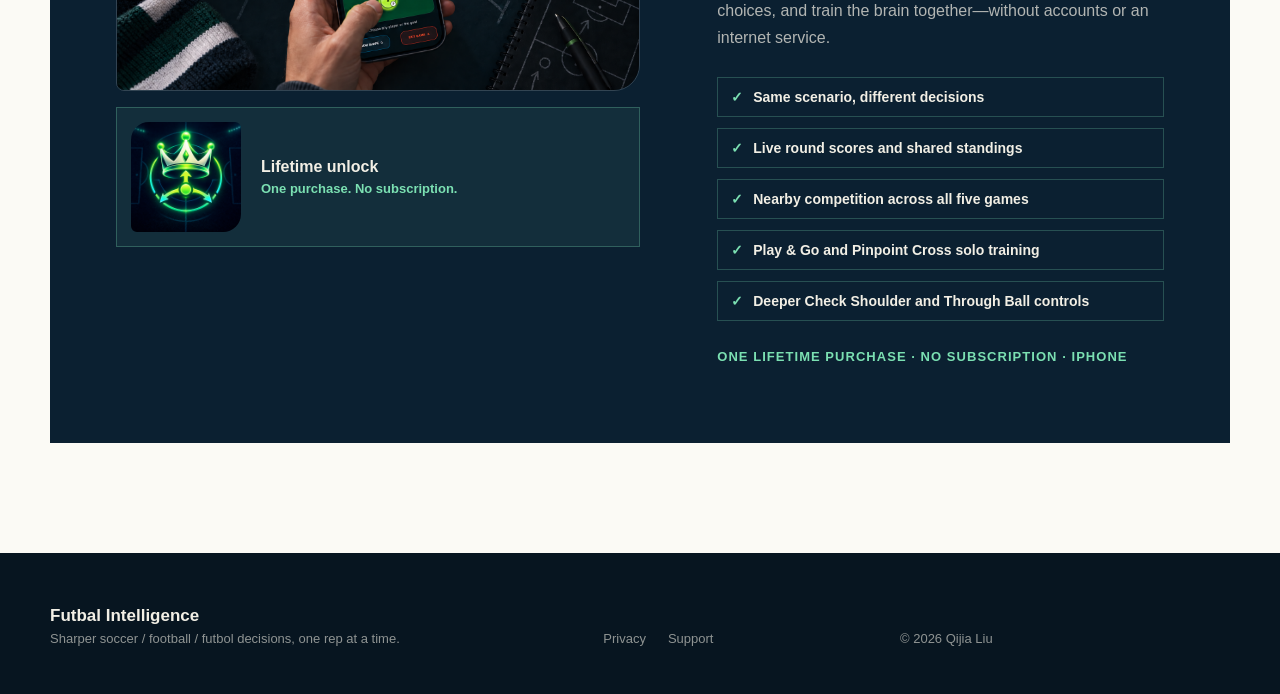
==== commit 33bb6ba6: "Add files via upload" ====
--- a/index.html
+++ b/index.html
@@ -6,7 +6,7 @@
     <title>Futbal Intelligence — Train your match IQ</title>
     <meta
       name="description"
-      content="Soccer, football, and futbol decision training for passing vision, shoulder-check awareness, and through-ball timing."
+      content="Five soccer, football, and futbol decision-training games for passing, scanning, movement, through balls, and crossing."
     />
     <meta property="og:title" content="Futbal Intelligence" />
     <meta
@@ -41,9 +41,9 @@
           <p class="eyebrow">Soccer / football / futbol decision training</p>
           <h1>Train the brain before the moment arrives.</h1>
           <p class="hero-lede">
-            Three focused games for passing vision, shoulder-check awareness,
-            and through-ball timing. Useful reps for players. Clear tools for
-            coaches.
+            Five focused games for passing vision, shoulder-check awareness,
+            through-ball timing, full-back movement, and crossing. Useful reps
+            for players. Clear tools for coaches.
           </p>
           <div class="hero-actions">
             <a class="primary-link" href="#games">Explore the games →</a>
@@ -67,7 +67,7 @@
 
       <section class="stat-strip" aria-label="App highlights">
         <div class="page-width stat-grid">
-          <p><strong>3</strong><span>training games</span></p>
+          <p><strong>5</strong><span>training games</span></p>
           <p><strong>2–8</strong><span>nearby players</span></p>
           <p><strong>0</strong><span>accounts or ads</span></p>
           <p><strong>1×</strong><span>lifetime premium</span></p>
@@ -78,7 +78,7 @@
         <div class="section-heading">
           <div>
             <p class="eyebrow">The training ground</p>
-            <h2>Three decisions that shape a match.</h2>
+            <h2>Five decisions that shape a match.</h2>
           </div>
           <p>
             Each session is short enough to repeat and specific enough to make
@@ -176,17 +176,74 @@
               </p>
             </div>
           </article>
+
+          <article class="game-session">
+            <div class="game-shot">
+              <img
+                src="./assets/play-and-go.png"
+                width="900"
+                height="900"
+                alt="Play &amp; Go full-back decision-training artwork"
+              />
+            </div>
+            <div class="game-detail">
+              <div class="game-number"><span>↗</span><span>04</span></div>
+              <p class="game-label">Play &amp; Go · Full-Back</p>
+              <h3>Play, then move.</h3>
+              <p class="game-description">
+                Read pressure and passing lanes, choose the strongest first
+                action, then make the support run the new picture demands.
+              </p>
+              <div class="training-tags" aria-label="Skills trained">
+                <span>Scanning</span><span>First action</span
+                ><span>Support movement</span>
+              </div>
+              <p class="game-benefit">
+                <strong>Why it helps</strong>Builds the link between a
+                full-back’s decision and the movement that keeps the attack
+                connected.
+              </p>
+            </div>
+          </article>
+
+          <article class="game-session">
+            <div class="game-shot">
+              <img
+                src="./assets/pinpoint-cross.png"
+                width="900"
+                height="900"
+                alt="Pinpoint Cross winger decision-training artwork"
+              />
+            </div>
+            <div class="game-detail">
+              <div class="game-number"><span>◎</span><span>05</span></div>
+              <p class="game-label">Pinpoint Cross · Winger</p>
+              <h3>Land the cross.</h3>
+              <p class="game-description">
+                Scan the box, track the runs and goalkeeper, then time and
+                place the cross where the attacker can finish directly.
+              </p>
+              <div class="training-tags" aria-label="Skills trained">
+                <span>Box reading</span><span>Cross timing</span
+                ><span>Delivery placement</span>
+              </div>
+              <p class="game-benefit">
+                <strong>Why it helps</strong>Trains when to deliver, which run
+                to reward, and where the ball should arrive.
+              </p>
+            </div>
+          </article>
         </div>
       </section>
 
       <section class="privacy-feature page-width">
         <div>
-          <p class="eyebrow">Solo by default</p>
+          <p class="eyebrow">Private by default</p>
           <h2>Your training stays yours.</h2>
           <p>
-            Solo sessions work offline. Preferences and results stay on your
-            device. There is no account, analytics profile, advertising
-            identifier, or public feed.
+            Solo sessions work offline, including premium games after they are
+            unlocked. Preferences and results stay on your device. There is no
+            account, analytics profile, advertising identifier, or public feed.
           </p>
           <a class="text-link light-link" href="./privacy.html"
             >See exactly what the app stores →</a
@@ -245,7 +302,9 @@
           <ul class="premium-highlights">
             <li>Same scenario, different decisions</li>
             <li>Live round scores and shared standings</li>
-            <li>All three games plus deeper solo controls</li>
+            <li>Nearby competition across all five games</li>
+            <li>Play &amp; Go and Pinpoint Cross solo training</li>
+            <li>Deeper Check Shoulder and Through Ball controls</li>
           </ul>
           <p class="availability">One lifetime purchase · No subscription · iPhone</p>
         </div>
